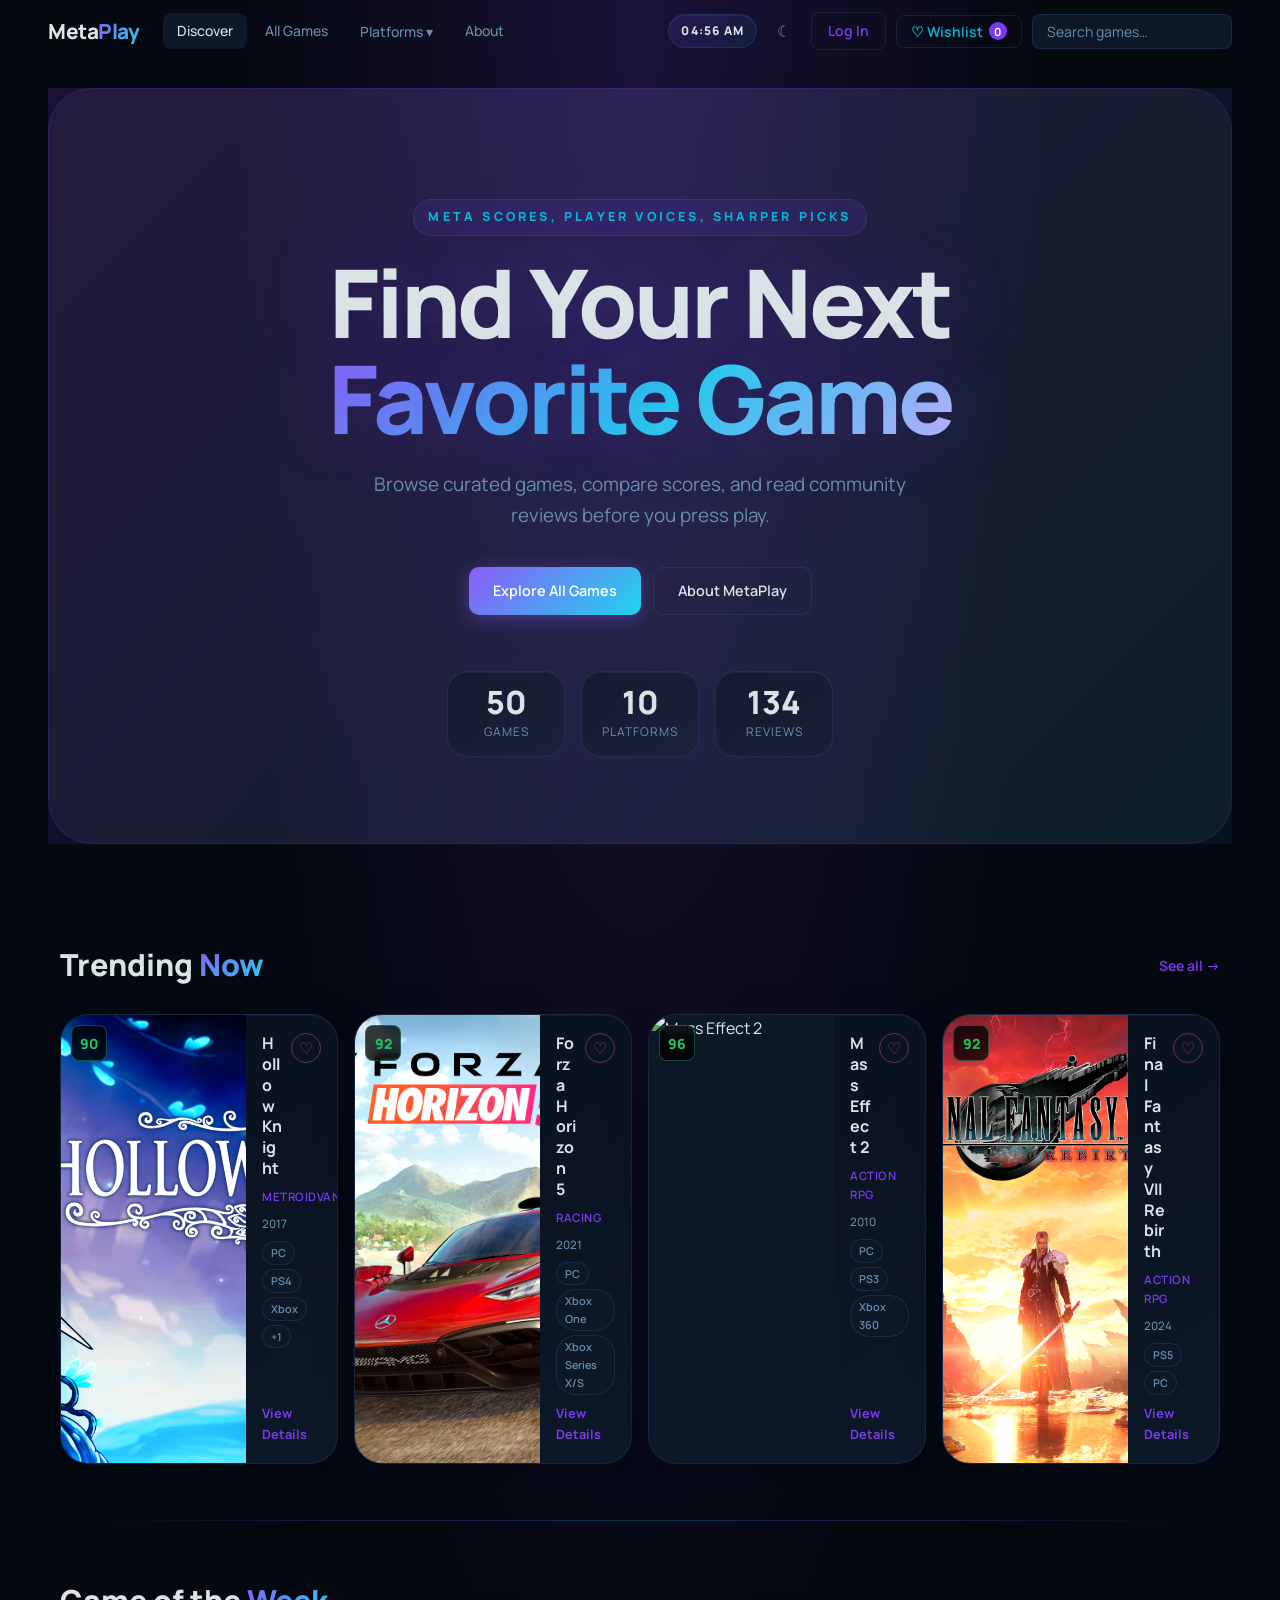
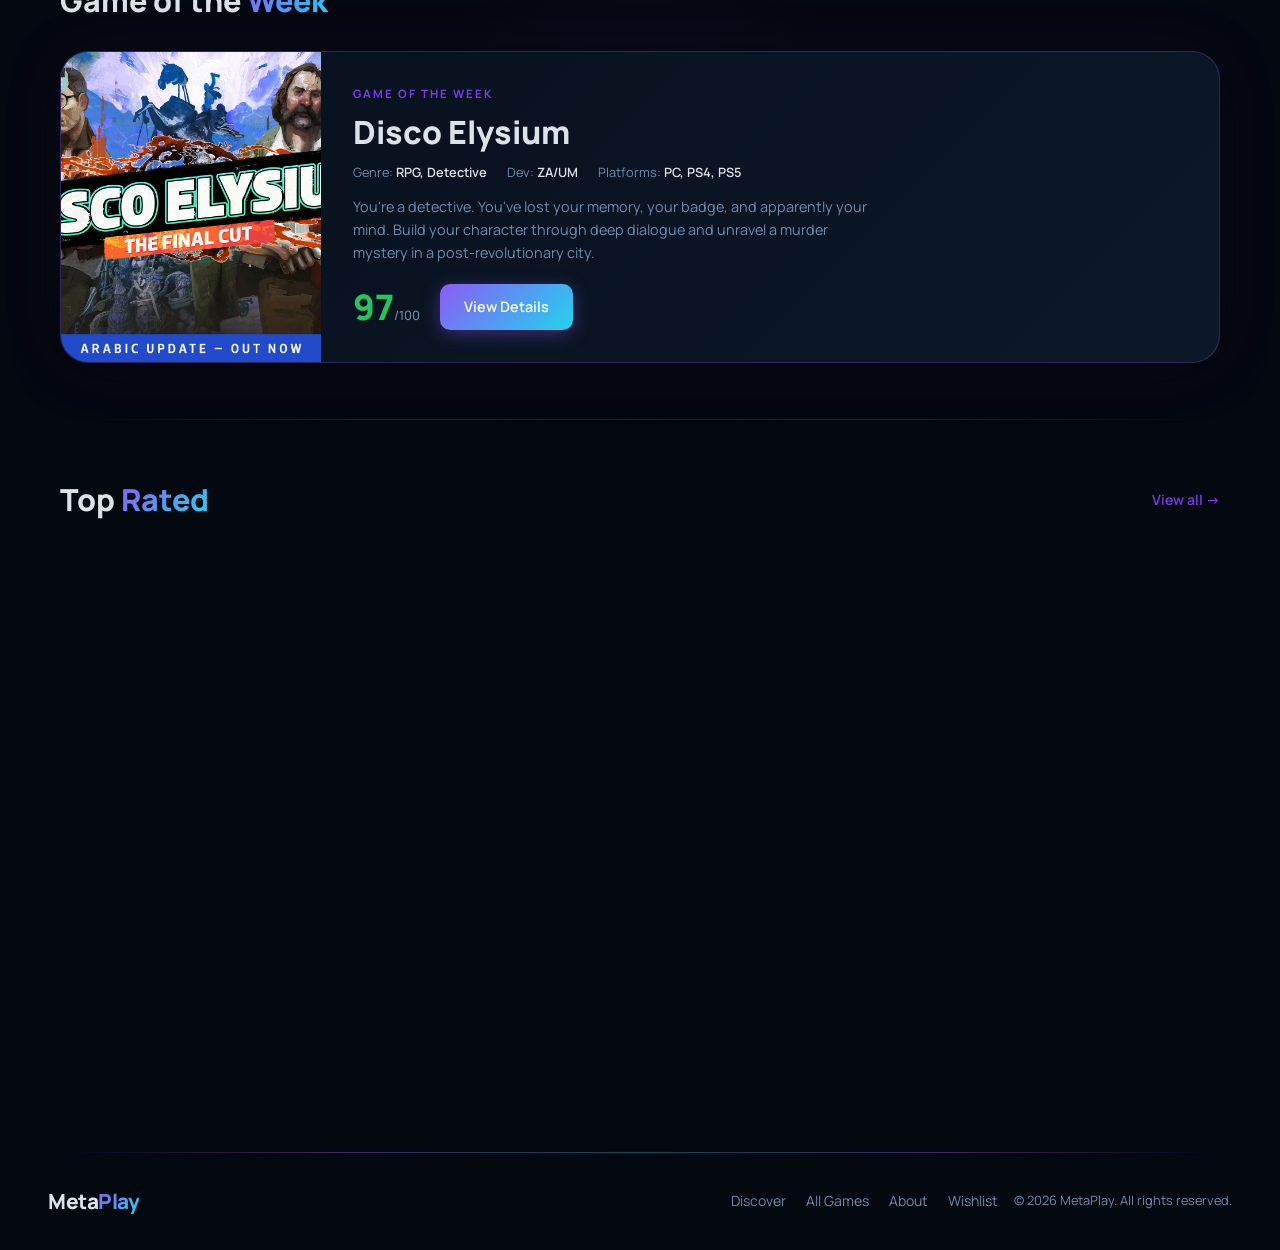
==== index.html @ dd216908 "Initial MetaPlay website Co-Authored-By: Claude Opus 4.7 <noreply@anthropic.com>" ====
<!DOCTYPE html>
<html lang="en" data-theme="dark">
<head>
  <title>MetaPlay - Discover Games Worth Playing</title>
  <meta charset="UTF-8">
  <meta name="viewport" content="width=device-width, initial-scale=1.0">
  <meta name="description" content="Expert reviews and community ratings for every gamer.">
  <link rel="stylesheet" href="css/style.css">
  <link rel="stylesheet" href="css/pages/home.css">
</head>
<body>



<!-- Search: back to top button -->
<button id="back-to-top" aria-label="Back to top">↑</button>

<!-- Search: navbar, top navigation -->
<header class="navbar">
  <a class="nav-logo" href="index.html">Meta<span>Play</span></a>

  <nav class="nav-links">
    <a href="index.html" class="nav-link active">Discover</a>
    <a href="games.html" class="nav-link">All Games</a>

    <!-- Search: platform dropdown menu -->
    <div class="platform-menu">
      <span class="platform-trigger">Platforms ▾</span>
      <div class="platform-dropdown">
        <a href="games.html?platform=PC"            class="platform-item">PC <span class="platform-count" id="pcCount">–</span></a>
        <a href="games.html?platform=PS5"           class="platform-item">PlayStation 5 <span class="platform-count" id="ps5Count">–</span></a>
        <a href="games.html?platform=PS4"           class="platform-item">PlayStation 4 <span class="platform-count" id="ps4Count">–</span></a>
        <a href="games.html?platform=Xbox Series X/S" class="platform-item">Xbox Series X/S <span class="platform-count" id="xboxsCount">–</span></a>
        <a href="games.html?platform=Xbox One"      class="platform-item">Xbox One <span class="platform-count" id="xboxCount">–</span></a>
        <a href="games.html?platform=Switch"        class="platform-item">Switch <span class="platform-count" id="switchCount">–</span></a>
        <div class="platform-divider"></div>
        <a href="games.html" class="platform-item active">All Platforms</a>
      </div>
    </div>

    <a href="about.html" class="nav-link">About</a>
  </nav>

  <div class="nav-right">
    <span class="live-time" id="liveTime">--:--</span>
    <button class="icon-btn" id="themeToggle" title="Toggle theme">☾</button>

    <!-- Search: login link or profile link -->
    <a href="login.html" class="nav-login-link" id="navLoginLink">Log In</a>
    <a href="profile.html" class="nav-profile" id="navProfile" style="display:none">
      <div class="nav-avatar" id="navAvatarImg"></div>
      <span class="nav-username" id="navUsernameText"></span>
    </a>

    <button class="wishlist-btn" id="wishlistBtn">
      ♡ Wishlist <span class="wishlist-count" id="wishlistCount">0</span>
    </button>

    <div class="search-wrap">
      <input class="search-input" id="searchField" type="text" placeholder="Search games…" autocomplete="off">
      <div class="search-suggestions" id="suggestionsBox"></div>
    </div>
  </div>
</header>

<!-- Search: hero section, page intro -->
<section class="hero">
  <p class="hero-eyebrow">Meta scores, player voices, sharper picks</p>
  <h1 class="hero-title">Find Your Next<br><span>Favorite Game</span></h1>
  <p class="hero-desc">Browse curated games, compare scores, and read community reviews before you press play.</p>
  <div class="hero-btns">
    <a href="games.html" class="btn btn-primary">Explore All Games</a>
    <a href="about.html" class="btn btn-ghost">About MetaPlay</a>
  </div>
  <div class="hero-stats">
    <div class="stat"><span class="stat-num" id="heroTotal"></span><span class="stat-label">Games</span></div>
    <div class="stat"><span class="stat-num"></span><span class="stat-label">Platforms</span></div>
    <div class="stat"><span class="stat-num"></span><span class="stat-label">Reviews</span></div>
  </div>
</section>

<!-- Search: trending games section -->
<section class="section" id="trending">
  <div class="section-header">
    <h2 class="section-title">Trending <span>Now</span></h2>
    <a href="games.html" class="section-link">See all →</a>
  </div>
  <div class="game-grid" id="trendingGrid"></div>
</section>

<!-- Search: game of the week section -->
<section class="section" id="game-of-week">
  <div class="section-header">
    <h2 class="section-title">Game of the <span>Week</span></h2>
  </div>
  <div class="gotw-card reveal" id="gotwCard"></div>
</section>

<!-- Search: top rated games section -->
<section class="section" id="top-rated">
  <div class="section-header">
    <h2 class="section-title">Top <span>Rated</span></h2>
    <a href="games.html" class="section-link">View all →</a>
  </div>
  <div class="game-grid" id="topRatedGrid"></div>
</section>

<!-- Search: footer -->
<footer class="footer">
  <a class="nav-logo" href="index.html">Meta<span>Play</span></a>
  <div class="footer-links">
    <a href="index.html">Discover</a>
    <a href="games.html">All Games</a>
    <a href="about.html">About</a>
    <a href="wishlist.html">Wishlist</a>
  </div>
  <span class="footer-copy">© 2026 MetaPlay. All rights reserved.</span>
</footer>

<script type="module" src="js/pages/home.js"></script>
</body>
</html>
---- css/style.css ----
/*
  Main website style file.
  Search keywords: global style, theme colors, navbar, button, game card, footer, responsive mobile.
*/

@import url('https://fonts.googleapis.com/css2?family=Manrope:wght@300;400;500;600;700;800&display=swap');

/* Search: theme variables, colors, spacing, border radius */
:root {
  /* Search: dark theme colors */
  --bg:      #080B16;
  --card:    #101827;
  --card-2:  #172033;
  --accent:  #7C3AED;
  --accent-2:#06B6D4;
  --surface: #A78BFA;
  --text:    #F8FAFC;
  --muted:   #B6C2D4;
  --border:  rgba(124,58,237,.30);

  /* Search: score colors, high score, mid score, low score */
  --high: #22C55E;
  --mid:  #F59E0B;
  --low:  #EF4444;

  /* Search: spacing and rounded corners */
  --r:      16px;
  --r-lg:   28px;
  --t:      .25s ease;
  --shadow: 0 18px 60px rgba(2,6,23,.56);
  --glow:   0 0 34px rgba(124,58,237,.34);

  /* Search: main font */
  --font: 'Manrope', sans-serif;

  /* Search: glass effect, navbar blur */
  --glass-bg:     rgba(8,11,22,.74);
  --glass-border: rgba(124,58,237,.24);
  --glass-blur:   blur(20px) saturate(1.5);
}

/* Search: browser reset */
*, *::before, *::after { box-sizing: border-box; margin: 0; padding: 0; }
html { scroll-behavior: smooth; }

/* Search: body background, dark theme background */
body {
  font-family: var(--font);
  background:
    radial-gradient(ellipse at top, rgba(124,58,237,.18), transparent 45%),
    var(--bg);
  color: var(--text);
  overflow-x: hidden;
  line-height: 1.65;
  -webkit-font-smoothing: antialiased;
}

/* Search: light theme background */
[data-theme="light"] {
  --bg:      #F8F5FF;
  --card:    #FFFFFF;
  --card-2:  #EEE7FF;
  --text:    #111827;
  --muted:   #475569;
  --border:  rgba(124,58,237,.22);
  --shadow:  0 18px 44px rgba(76,29,149,.13);
  --glow:    0 0 28px rgba(6,182,212,.18);
  --glass-bg:     rgba(255,255,255,.88);
  --glass-border: rgba(124,58,237,.22);
}

[data-theme="light"] body {
  background: #F8F5FF;
}

img  { display: block; max-width: 100%; }
a    { text-decoration: none; color: inherit; }
button { cursor: pointer; border: none; background: none; font-family: var(--font); }
input, select, textarea { font-family: var(--font); }

/* Search: smooth transitions */
*, *::before, *::after {
  transition-timing-function: cubic-bezier(0.4, 0, 0.2, 1);
}

/* Search: scroll reveal animation */
.reveal {
  opacity: 0;
  transform: translateY(22px);
  transition: opacity 0.70s cubic-bezier(0.4, 0, 0.2, 1),
              transform 0.70s cubic-bezier(0.4, 0, 0.2, 1);
}
.reveal.revealed { opacity: 1; transform: translateY(0); }

/* Search: back to top button */
#back-to-top {
  position: fixed; bottom: 24px; right: 24px; z-index: 200;
  width: 42px; height: 42px; border-radius: 50%;
  background: linear-gradient(135deg, #8B5CF6, #22D3EE); color: #fff;
  font-size: 1.1rem; display: grid; place-items: center;
  box-shadow: 0 4px 20px rgba(139,92,246,.50);
  opacity: 0; transform: translateY(16px);
  transition: opacity 0.3s ease, transform 0.3s cubic-bezier(0.4, 0, 0.2, 1), box-shadow 0.3s ease;
}
#back-to-top.visible { opacity: 1; transform: translateY(0); }
#back-to-top:hover   { transform: translateY(-3px); box-shadow: 0 10px 30px rgba(139,92,246,.60); }

/* Search: navbar, top navigation, fixed menu */
.navbar {
  position: fixed; top: 0; left: 0; right: 0; z-index: 100;
  height: 62px;
  display: flex; align-items: center; gap: 24px;
  padding: 0 clamp(16px,4vw,48px);
  background: transparent;
  transition: background 0.45s ease, box-shadow 0.45s ease,
              transform 0.4s cubic-bezier(0.4, 0, 0.2, 1);
}
.navbar.scrolled {
  background: var(--glass-bg);
  backdrop-filter: var(--glass-blur);
  -webkit-backdrop-filter: var(--glass-blur);
  border-bottom: 1px solid var(--glass-border);
  box-shadow: 0 4px 28px rgba(0,0,0,.35);
}
[data-theme="light"] .navbar.scrolled {
  background: rgba(220,236,250,.88);
  box-shadow: 0 4px 28px rgba(0,0,0,.10), 0 1px 0 rgba(139,92,246,.18);
}

.nav-logo {
  font-size: 1.3rem; font-weight: 800;
  color: var(--text); letter-spacing: -0.5px; flex-shrink: 0;
}
.nav-logo span, .nav-logo em {
  background: linear-gradient(135deg, #8B5CF6, #22D3EE);
  -webkit-background-clip: text; -webkit-text-fill-color: transparent;
  background-clip: text; font-style: normal;
}

.nav-links { display: flex; align-items: center; gap: 4px; margin-right: auto; }
.nav-link {
  padding: 6px 14px; border-radius: 8px;
  font-size: .875rem; font-weight: 500; color: var(--muted);
  transition: color 0.3s ease, background 0.3s ease;
}
.nav-link:hover, .nav-link.active { color: var(--text); background: var(--card-2); }

/* Search: platform dropdown, platform menu */
.platform-menu { position: relative; }
.platform-trigger {
  padding: 6px 14px; border-radius: 8px;
  font-size: .875rem; font-weight: 500; color: var(--muted);
  cursor: pointer; transition: color 0.3s ease, background 0.3s ease;
  white-space: nowrap;
}
.platform-trigger:hover { color: var(--text); background: var(--card-2); }

.platform-dropdown {
  position: absolute; top: calc(100% + 10px); left: 0;
  min-width: 224px;
  background: var(--glass-bg);
  backdrop-filter: var(--glass-blur);
  -webkit-backdrop-filter: var(--glass-blur);
  border: 1px solid var(--glass-border); border-radius: var(--r);
  padding: 8px; box-shadow: 0 20px 56px rgba(0,0,0,.50);
  opacity: 0; visibility: hidden; transform: translateY(-8px);
  transition: opacity .22s ease, transform .22s ease, visibility .22s ease;
  pointer-events: none;
}
.platform-dropdown.open {
  opacity: 1; visibility: visible;
  transform: translateY(0); pointer-events: all;
}
[data-theme="light"] .platform-dropdown {
  background: rgba(220,236,250,.94);
  box-shadow: 0 16px 48px rgba(0,0,0,.14);
}

.platform-item {
  display: flex; align-items: center; justify-content: space-between;
  padding: 9px 14px; border-radius: 8px;
  font-size: .875rem; color: var(--muted); transition: var(--t);
}
.platform-item:hover { background: var(--card-2); color: var(--text); }
.platform-item.active { color: var(--accent); }
.platform-divider { height: 1px; background: var(--border); margin: 6px 0; }
.platform-count { font-size: .75rem; color: var(--accent); font-weight: 600; }

/* Search: navbar right side, login, profile, wishlist */
.nav-right { display: flex; align-items: center; gap: 10px; margin-left: auto; }
.live-time {
  font-size: .75rem; color: var(--text); font-weight: 800; letter-spacing: 1.2px;
  padding: 6px 12px; border: 1px solid var(--border); border-radius: 999px;
  background: linear-gradient(135deg, rgba(124,58,237,.16), rgba(6,182,212,.10));
  box-shadow: inset 0 1px 0 rgba(255,255,255,.06);
}

.icon-btn {
  width: 34px; height: 34px; border-radius: 8px;
  display: grid; place-items: center;
  font-size: 1rem; color: var(--muted); transition: var(--t);
}
.icon-btn:hover { background: var(--card-2); color: var(--text); }

.wishlist-btn {
  display: flex; align-items: center; gap: 6px;
  padding: 6px 14px; border-radius: 8px;
  font-size: .875rem; font-weight: 600; color: var(--accent-2);
  border: 1px solid var(--border); transition: var(--t);
}
.wishlist-btn:hover { background: var(--card-2); }
.wishlist-count {
  background: var(--accent); color: #fff;
  font-size: .7rem; font-weight: 700;
  width: 18px; height: 18px; border-radius: 50%;
  display: grid; place-items: center;
}

.nav-login-link {
  padding: 6px 16px; border-radius: 8px;
  font-size: .875rem; font-weight: 600;
  color: var(--accent); border: 1px solid var(--border); transition: var(--t);
}
.nav-login-link:hover { background: var(--card-2); }

.nav-profile {
  display: flex; align-items: center; gap: 8px;
  padding: 4px 12px 4px 4px; border-radius: 24px;
  border: 1px solid var(--border);
  cursor: pointer; transition: var(--t); text-decoration: none;
}
.nav-profile:hover { background: var(--card-2); }
.nav-avatar {
  width: 30px; height: 30px; border-radius: 50%;
  background: var(--accent); color: #fff;
  font-size: .8rem; font-weight: 700;
  display: grid; place-items: center;
  background-size: cover; background-position: center; flex-shrink: 0;
}
.nav-username { font-size: .8rem; font-weight: 600; color: var(--text); }

/* Search: navbar search, search suggestions */
.search-wrap { position: relative; }
.search-input {
  width: 200px; padding: 7px 14px;
  border-radius: 8px; border: 1px solid var(--border);
  background: var(--card-2); color: var(--text);
  font-size: .875rem; outline: none; transition: var(--t);
}
.search-input:focus { border-color: var(--accent); width: 240px; }
.search-input::placeholder { color: var(--muted); }

.search-suggestions {
  position: absolute; top: calc(100% + 6px); right: 0;
  width: 300px;
  background: var(--glass-bg);
  backdrop-filter: var(--glass-blur);
  -webkit-backdrop-filter: var(--glass-blur);
  border: 1px solid var(--glass-border); border-radius: var(--r);
  box-shadow: var(--shadow); display: none; z-index: 50;
}
.search-suggestions.show { display: block; }
[data-theme="light"] .search-suggestions { background: rgba(220,236,250,.96); }

.suggestion-item {
  display: flex; align-items: center; gap: 10px;
  padding: 10px 14px; cursor: pointer;
  font-size: .875rem; transition: var(--t);
}
.suggestion-item:hover { background: var(--card-2); }
.suggestion-item img { width: 36px; height: 36px; border-radius: 6px; object-fit: cover; }
.suggestion-all { color: var(--accent); font-weight: 500; }

/* Search: button styles, primary button, ghost button */
.btn {
  display: inline-flex; align-items: center; gap: 6px;
  padding: 11px 24px; border-radius: 10px;
  font-size: .9rem; font-weight: 600; cursor: pointer; border: none;
  transition: filter 0.3s ease, transform 0.3s cubic-bezier(0.4, 0, 0.2, 1), box-shadow 0.3s ease;
}
.btn-primary {
  background: linear-gradient(135deg, #8B5CF6, #22D3EE);
  color: #fff;
  box-shadow: 0 4px 18px rgba(139,92,246,.38);
}
.btn-primary:hover {
  filter: brightness(1.12);
  transform: translateY(-3px);
  box-shadow: 0 10px 28px rgba(139,92,246,.50);
}
.btn-ghost { border: 1px solid var(--border); color: var(--text); background: transparent; }
.btn-ghost:hover { background: var(--card-2); transform: translateY(-1px); }
.btn-danger { background: var(--low); color: #fff; }
.btn-danger:hover { filter: brightness(1.1); }

/* Search: page section spacing */
.section { padding: 56px clamp(24px,5vw,60px); position: relative; }

/* Search: section divider */
.section + .section::before {
  content: '';
  position: absolute; top: 0; left: 6%; right: 6%; height: 1px;
  background: linear-gradient(90deg, transparent, rgba(139,92,246,.22), rgba(34,211,238,.18), rgba(139,92,246,.22), transparent);
}
[data-theme="light"] .section + .section::before {
  background: linear-gradient(90deg, transparent, rgba(139,92,246,.28), rgba(34,211,238,.22), rgba(139,92,246,.28), transparent);
}

.section-header {
  display: flex; align-items: center; justify-content: space-between; margin-bottom: 24px;
}
.section-title { font-size: clamp(1.4rem,3vw,1.9rem); font-weight: 800; color: var(--text); }
.section-title span {
  background: linear-gradient(135deg, #8B5CF6, #22D3EE);
  -webkit-background-clip: text; -webkit-text-fill-color: transparent; background-clip: text;
}
.section-link { font-size: .875rem; font-weight: 600; color: var(--accent); transition: var(--t); }
.section-link:hover { color: var(--accent-2); }

/* Search: game grid layout */
.game-grid        { display: grid; grid-template-columns: repeat(4,1fr); gap: 16px; }
.game-grid-padded { padding: 0 clamp(24px,5vw,64px) 48px; }

/* Search: game card, cover image, score badge, wishlist heart */
.game-card {
  display: flex;
  background: linear-gradient(145deg, var(--card) 0%, var(--card-2) 100%);
  border: 1px solid var(--border);
  border-radius: var(--r-lg); overflow: hidden;
  transition: transform 0.38s cubic-bezier(0.4, 0, 0.2, 1),
              box-shadow 0.38s cubic-bezier(0.4, 0, 0.2, 1),
              border-color 0.38s ease;
  min-height: 150px;
  box-shadow: 0 14px 40px rgba(2,6,23,.28), inset 0 1px 0 rgba(255,255,255,.04);
}
.game-card:hover {
  transform: translateY(-6px);
  border-color: rgba(139,92,246,.40);
  box-shadow: 0 24px 64px rgba(0,0,0,.55),
              0 0 0 1px rgba(139,92,246,.22),
              0 0 48px rgba(139,92,246,.09);
}
[data-theme="light"] .game-card {
  background: linear-gradient(145deg, rgba(240,248,255,.96) 0%, rgba(225,238,252,.92) 100%);
  border-color: rgba(139,92,246,.18);
  box-shadow: 0 2px 14px rgba(139,92,246,.08);
}
[data-theme="light"] .game-card:hover {
  border-color: rgba(139,92,246,.35);
  box-shadow: 0 14px 40px rgba(139,92,246,.16), 0 0 0 1px rgba(139,92,246,.16);
}

.card-cover-link { display: block; flex-shrink: 0; width: 185px; align-self: stretch; background: var(--card-2); }
.card-cover      { width: 100%; height: 100%; min-height: 150px; }
.card-cover img  { width: 100%; height: 100%; min-height: 150px; object-fit: cover; display: block; filter: saturate(1.08) contrast(1.03); }
.card-score {
  position: absolute; top: 10px; left: 10px;
  width: 36px; height: 36px; border-radius: 8px;
  display: grid; place-items: center;
  font-size: .875rem; font-weight: 800;
  background: rgba(0,0,0,.78); backdrop-filter: blur(6px);
}
.card-score.high { color: var(--high); border: 1px solid rgba(78,204,163,.32); }
.card-score.mid  { color: var(--mid);  border: 1px solid rgba(232,184,75,.32); }
.card-score.low  { color: var(--low);  border: 1px solid rgba(224,92,92,.32); }

.card-body {
  flex: 1; min-width: 0; padding: 18px 16px;
  display: flex; flex-direction: column; gap: 8px; overflow: hidden;
}
.card-top { display: flex; align-items: flex-start; justify-content: space-between; gap: 8px; }
.card-title { font-size: 1rem; font-weight: 700; color: var(--text); line-height: 1.3; overflow-wrap: break-word; word-break: break-word; }
.card-title a { color: inherit; }
.card-title a:hover { color: var(--accent-2); }

.wishlist-toggle {
  font-size: 1rem; flex-shrink: 0;
  width: 30px; height: 30px; border-radius: 50%;
  display: grid; place-items: center; background: transparent;
  border: 1.5px solid rgba(224,92,92,.45); color: rgba(224,92,92,.65);
  transition: background 0.3s ease, border-color 0.3s ease,
              color 0.3s ease, transform 0.3s ease, box-shadow 0.3s ease;
}
.wishlist-toggle:hover {
  background: rgba(224,92,92,.12);
  border-color: #e05c5c; color: #e05c5c;
  transform: scale(1.14);
  box-shadow: 0 0 14px rgba(224,92,92,.28);
}
.wishlist-toggle.active {
  background: rgba(224,92,92,.18);
  border-color: #e05c5c; color: #e05c5c;
  box-shadow: 0 0 12px rgba(224,92,92,.22);
}

.card-meta { display: flex; gap: 8px; align-items: center; flex-wrap: wrap; }
.card-genre { font-size: .72rem; color: var(--accent); font-weight: 600; text-transform: uppercase; letter-spacing: .5px; }
.card-year  { font-size: .72rem; color: var(--muted); font-weight: 500; }

.card-platforms { display: flex; flex-wrap: wrap; gap: 4px; }
.ptag {
  padding: 2px 8px; border-radius: 20px;
  font-size: .68rem; font-weight: 600; color: var(--muted);
  background: var(--card-2); border: 1px solid var(--border);
}
.card-cta {
  margin-top: auto; display: inline-flex; align-items: center; gap: 4px;
  font-size: .8rem; font-weight: 700; color: var(--accent); transition: var(--t);
}
.card-cta:hover { color: var(--accent-2); gap: 8px; }

/* Search: skeleton card loading */
.skeleton-card { display: flex; background: var(--card); border: 1px solid var(--border); border-radius: var(--r-lg); overflow: hidden; }
.skeleton      { background: var(--card-2); border-radius: 6px; }
.skeleton-card .sk-cover   { width: 130px; min-height: 160px; border-radius: 0; }
.skeleton-card .sk-body    { flex: 1; padding: 18px 16px; display: flex; flex-direction: column; gap: 10px; }
.skeleton-card .sk-line    { height: 14px; width: 85%; }
.skeleton-card .sk-line.short   { width: 60%; height: 12px; }
.skeleton-card .sk-line.shorter { width: 40%; height: 12px; }
@keyframes pulse { 0%,100% { opacity: .45; } 50% { opacity: 1; } }
.skeleton { animation: pulse 1.5s ease infinite; }

/* Search: empty state, no results */
.empty-state {
  display: flex; flex-direction: column;
  align-items: center; justify-content: center;
  text-align: center;
  padding: 72px 32px;
  width: 100%; max-width: 420px;
  margin: 0 auto;
}
.empty-icon {
  font-size: 2.4rem;
  width: 80px; height: 80px; border-radius: 50%;
  display: grid; place-items: center;
  margin-bottom: 24px;
  background: radial-gradient(circle, rgba(139,92,246,.18) 0%, rgba(139,92,246,.06) 60%, transparent 100%);
  border: 1px solid rgba(139,92,246,.22);
  box-shadow: 0 0 32px rgba(139,92,246,.15), inset 0 0 20px rgba(139,92,246,.07);
  transition: transform 0.38s ease, box-shadow 0.38s ease;
}
.empty-state:hover .empty-icon {
  transform: translateY(-4px);
  box-shadow: 0 0 44px rgba(139,92,246,.24), inset 0 0 22px rgba(139,92,246,.09);
}
[data-theme="light"] .empty-icon {
  background: radial-gradient(circle, rgba(139,92,246,.14) 0%, rgba(139,92,246,.04) 60%, transparent 100%);
  border-color: rgba(139,92,246,.26);
}
.empty-title { font-size: 1.55rem; font-weight: 800; color: var(--text); margin-bottom: 10px; letter-spacing: -.3px; line-height: 1.2; }
.empty-text  { font-size: .925rem; color: var(--muted); line-height: 1.65; max-width: 280px; margin-bottom: 28px; }
.empty-state .btn { padding: 12px 28px; font-size: .9rem; }

/* Search: footer */
.footer {
  display: flex; align-items: center; flex-wrap: wrap;
  gap: 16px; padding: 32px clamp(16px,4vw,48px);
  border-top: none; position: relative;
}
.footer::before {
  content: '';
  position: absolute; top: 0; left: 5%; right: 5%; height: 1px;
  background: linear-gradient(90deg, transparent, rgba(139,92,246,.42), rgba(34,211,238,.32), rgba(139,92,246,.42), transparent);
}
[data-theme="light"] .footer::before {
  background: linear-gradient(90deg, transparent, rgba(139,92,246,.35), rgba(34,211,238,.28), rgba(139,92,246,.35), transparent);
}
.footer-links { display: flex; gap: 20px; margin-left: auto; }
.footer-links a { font-size: .875rem; color: var(--muted); transition: var(--t); }
.footer-links a:hover { color: var(--text); }
.footer-copy { font-size: .8rem; color: var(--muted); }

/* Search: utility classes */
/* Search: gradient text */
.gradient-text {
  background: linear-gradient(135deg, #8B5CF6 0%, #22D3EE 55%, #C4B5FD 100%);
  -webkit-background-clip: text; -webkit-text-fill-color: transparent; background-clip: text;
}

/* Search: custom scrollbar */
::-webkit-scrollbar       { width: 5px; height: 5px; }
::-webkit-scrollbar-track { background: var(--bg); }
::-webkit-scrollbar-thumb { background: rgba(139,92,246,.38); border-radius: 10px; }
::-webkit-scrollbar-thumb:hover { background: rgba(139,92,246,.62); }
* { scrollbar-width: thin; scrollbar-color: rgba(139,92,246,.38) var(--bg); }

/* Search: responsive layout, mobile layout, tablet layout */
@media (max-width: 1100px) {
  .about-grid { grid-template-columns: repeat(3,1fr); }
}
@media (max-width: 900px) {
  .two-col { grid-template-columns: 1fr; padding: 28px 20px 60px; }
  .card-cover-link { width: 145px; }
  .gotw-card { flex-direction: column; }
  .gotw-cover { width: 100%; height: 220px; }
  .related-grid { grid-template-columns: repeat(2,1fr); }
  .game-grid { grid-template-columns: repeat(2,1fr); }
}
@media (max-width: 700px) {
  .about-grid { grid-template-columns: repeat(2,1fr); }
  .about-bottom-grid { grid-template-columns: 1fr; }
}
@media (max-width: 640px) {
  .game-grid { grid-template-columns: 1fr; }
  .card-cover-link { width: 110px; }
  .nav-links { display: none; }
  .search-input { width: 140px; }
  .search-input:focus { width: 170px; }
  .hero-stats { gap: 28px; }
  .gotw-info { padding: 20px; }
  .two-col { padding: 20px; }
  .navbar { gap: 12px; }
  .live-time { display: none; }
  .list-thumb { width: 80px; height: 50px; }
  .list-btn { display: none; }
  #wishlistGrid.game-grid { grid-template-columns: 1fr; }
}
---- css/pages/home.css ----
/*
  Home page styles.
  Search keywords: home page, hero section, hero stats, game of the week, top rated.
*/

/* Search: hero section, homepage banner */
.hero {
  min-height: 84vh;
  margin: 88px clamp(16px,4vw,48px) 40px;
  display: flex; flex-direction: column;
  align-items: center; justify-content: center;
  text-align: center; padding: 96px 24px 72px;
  background: linear-gradient(135deg, rgba(124,58,237,.18), rgba(6,182,212,.08));
  position: relative; overflow: hidden;
}
.hero::before {
  content: '';
  position: absolute; inset: 0;
  border: 1px solid rgba(124,58,237,.18);
  border-radius: 44px;
  background: rgba(255,255,255,.04);
  box-shadow: 0 18px 48px rgba(2,6,23,.24);
  pointer-events: none;
}

[data-theme="light"] .hero {
  background: linear-gradient(135deg, rgba(124,58,237,.10), rgba(6,182,212,.10));
}
[data-theme="light"] .hero::before {
  background: rgba(255,255,255,.55);
  box-shadow: 0 18px 42px rgba(76,29,149,.12);
}

.hero > * { position: relative; z-index: 1; }

.hero-eyebrow {
  font-size: .78rem; font-weight: 800; color: var(--accent-2);
  letter-spacing: 3.2px; text-transform: uppercase;
  margin-bottom: 18px; animation: slideUp .6s ease forwards;
  padding: 7px 14px; border: 1px solid var(--border); border-radius: 999px;
  background: rgba(124,58,237,.12);
}
.hero-title {
  font-size: clamp(3.1rem,7.4vw,6.3rem);
  font-weight: 800; line-height: 1.02; letter-spacing: -3px;
  color: var(--text); margin-bottom: 22px;
  animation: slideUp .6s ease .1s both;
  text-shadow: 0 0 70px rgba(124,58,237,.30);
}
.hero-title span {
  background: linear-gradient(135deg, #8B5CF6 0%, #22D3EE 55%, #C4B5FD 100%);
  -webkit-background-clip: text; -webkit-text-fill-color: transparent; background-clip: text;
}
.hero-desc {
  font-size: clamp(1rem,2vw,1.18rem); color: var(--muted);
  max-width: 600px; margin-bottom: 36px;
  animation: slideUp .6s ease .2s both;
}
.hero-btns {
  display: flex; gap: 12px; flex-wrap: wrap; justify-content: center;
  margin-bottom: 56px; animation: slideUp .6s ease .3s both;
}
.hero-stats { display: flex; gap: 16px; flex-wrap: wrap; justify-content: center; animation: slideUp .6s ease .4s both; }
.stat {
  min-width: 118px; display: flex; flex-direction: column; align-items: center;
  padding: 14px 18px; border: 1px solid var(--border); border-radius: 20px;
  background: linear-gradient(145deg, rgba(16,24,39,.70), rgba(23,32,51,.52));
  box-shadow: inset 0 1px 0 rgba(255,255,255,.05);
}
[data-theme="light"] .stat { background: rgba(255,255,255,.72); box-shadow: 0 10px 28px rgba(76,29,149,.10); }
.stat-num   { font-size: 2rem; font-weight: 800; color: var(--text); line-height: 1; }
.stat-label { font-size: .75rem; color: var(--muted); text-transform: uppercase; letter-spacing: 1px; margin-top: 4px; }

/* Search: game of the week card */
.gotw-card {
  display: flex; gap: 32px;
  background: linear-gradient(135deg, var(--card) 0%, var(--card-2) 100%);
  border: 1px solid rgba(139,92,246,.28);
  border-radius: var(--r-lg); overflow: hidden;
  box-shadow: 0 8px 48px rgba(0,0,0,.42), 0 0 70px rgba(139,92,246,.07);
}
[data-theme="light"] .gotw-card {
  background: linear-gradient(135deg, rgba(240,248,255,.97) 0%, rgba(222,234,250,.95) 100%);
  box-shadow: 0 8px 40px rgba(139,92,246,.12);
}
.gotw-cover      { flex-shrink: 0; width: 260px; }
.gotw-cover img  { width: 100%; height: 100%; object-fit: cover; }
.gotw-info       { padding: 32px 32px 32px 0; display: flex; flex-direction: column; gap: 12px; }
.gotw-badge      { font-size: .72rem; font-weight: 700; color: var(--accent); letter-spacing: 2px; text-transform: uppercase; }
.gotw-title      { font-size: clamp(1.4rem,3vw,2rem); font-weight: 800; color: var(--text); line-height: 1.1; }
.gotw-meta       { display: flex; flex-wrap: wrap; gap: 8px 20px; }
.gotw-meta-item  { font-size: .8rem; color: var(--muted); }
.gotw-meta-item span { color: var(--text); font-weight: 600; }
.gotw-desc       { font-size: .9rem; color: var(--muted); line-height: 1.6; max-width: 520px; }
.gotw-actions    { display: flex; align-items: center; gap: 20px; margin-top: 8px; }
.gotw-score      { font-size: 2.2rem; font-weight: 800; line-height: 1; }
.gotw-score small { font-size: .8rem; color: var(--muted); font-weight: 500; }

/* Search: score color helpers */
.high { color: var(--high); }
.mid  { color: var(--mid); }
.low  { color: var(--low); }
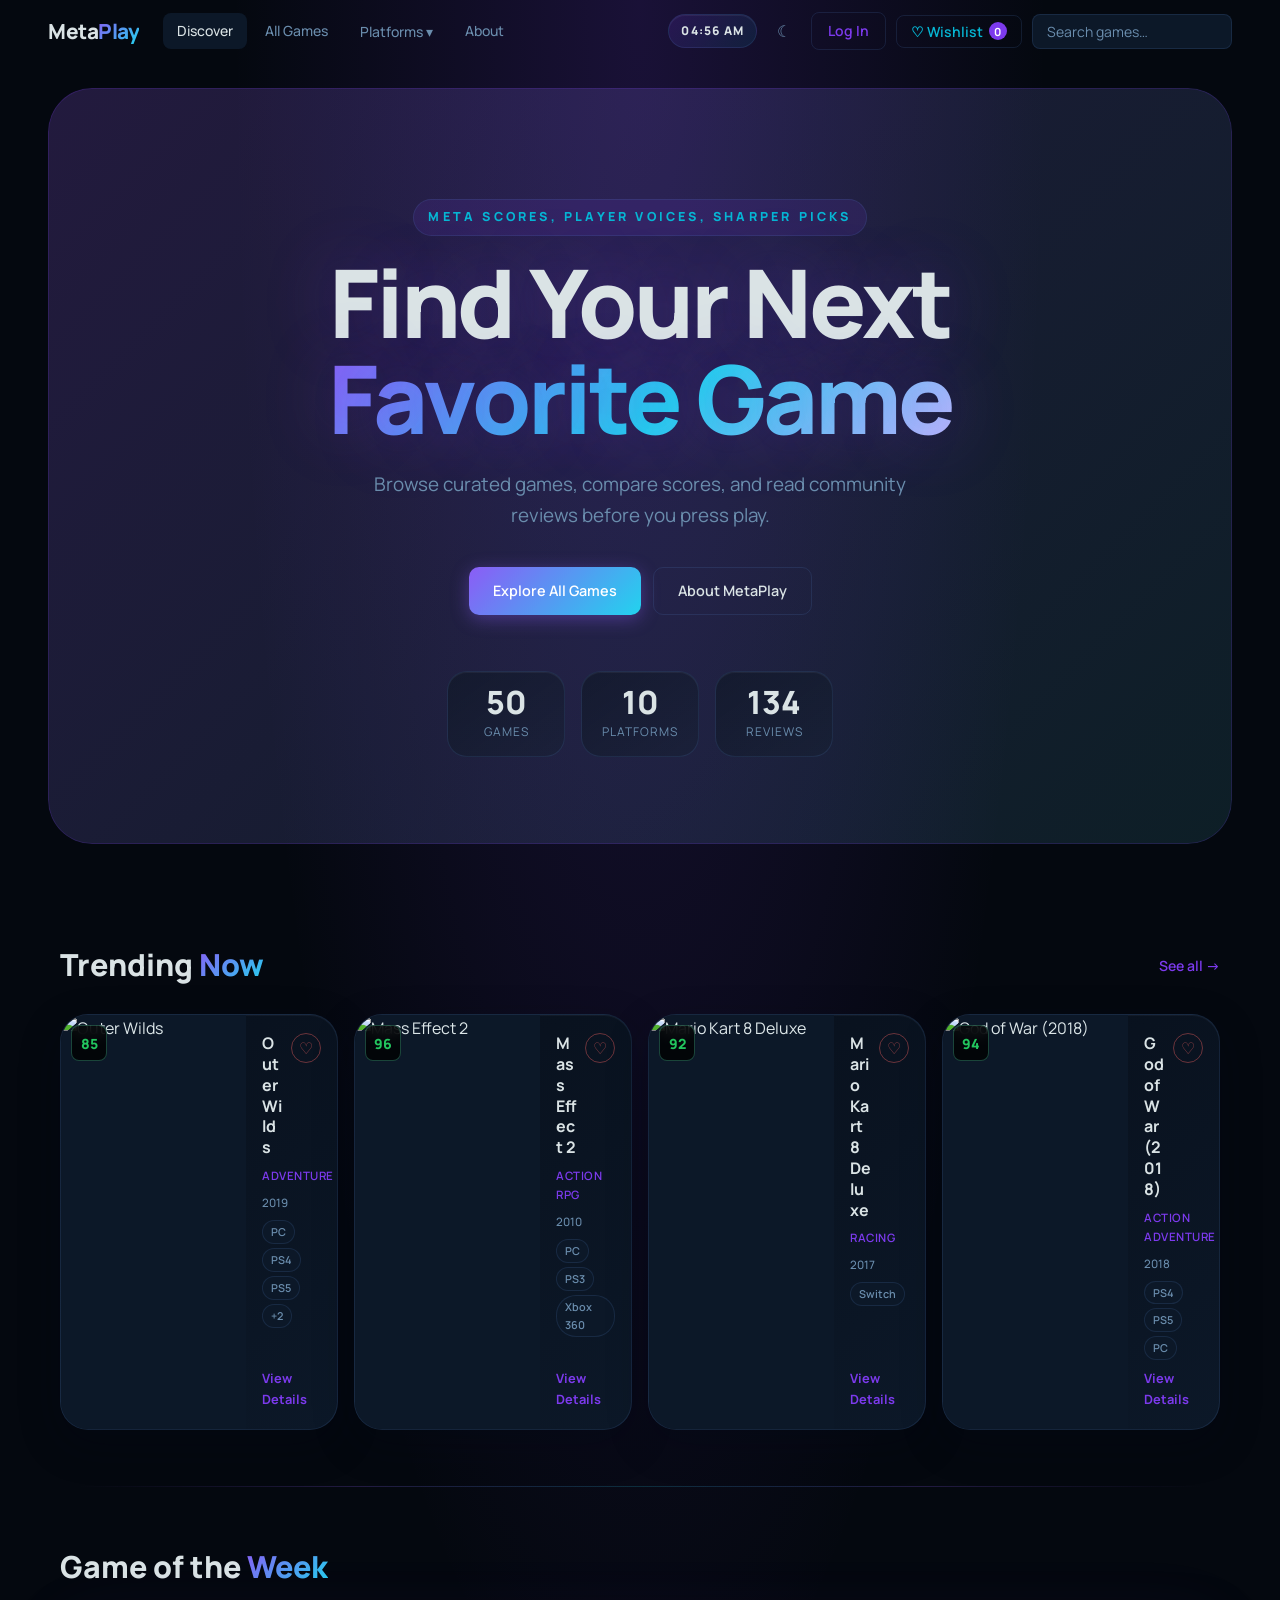
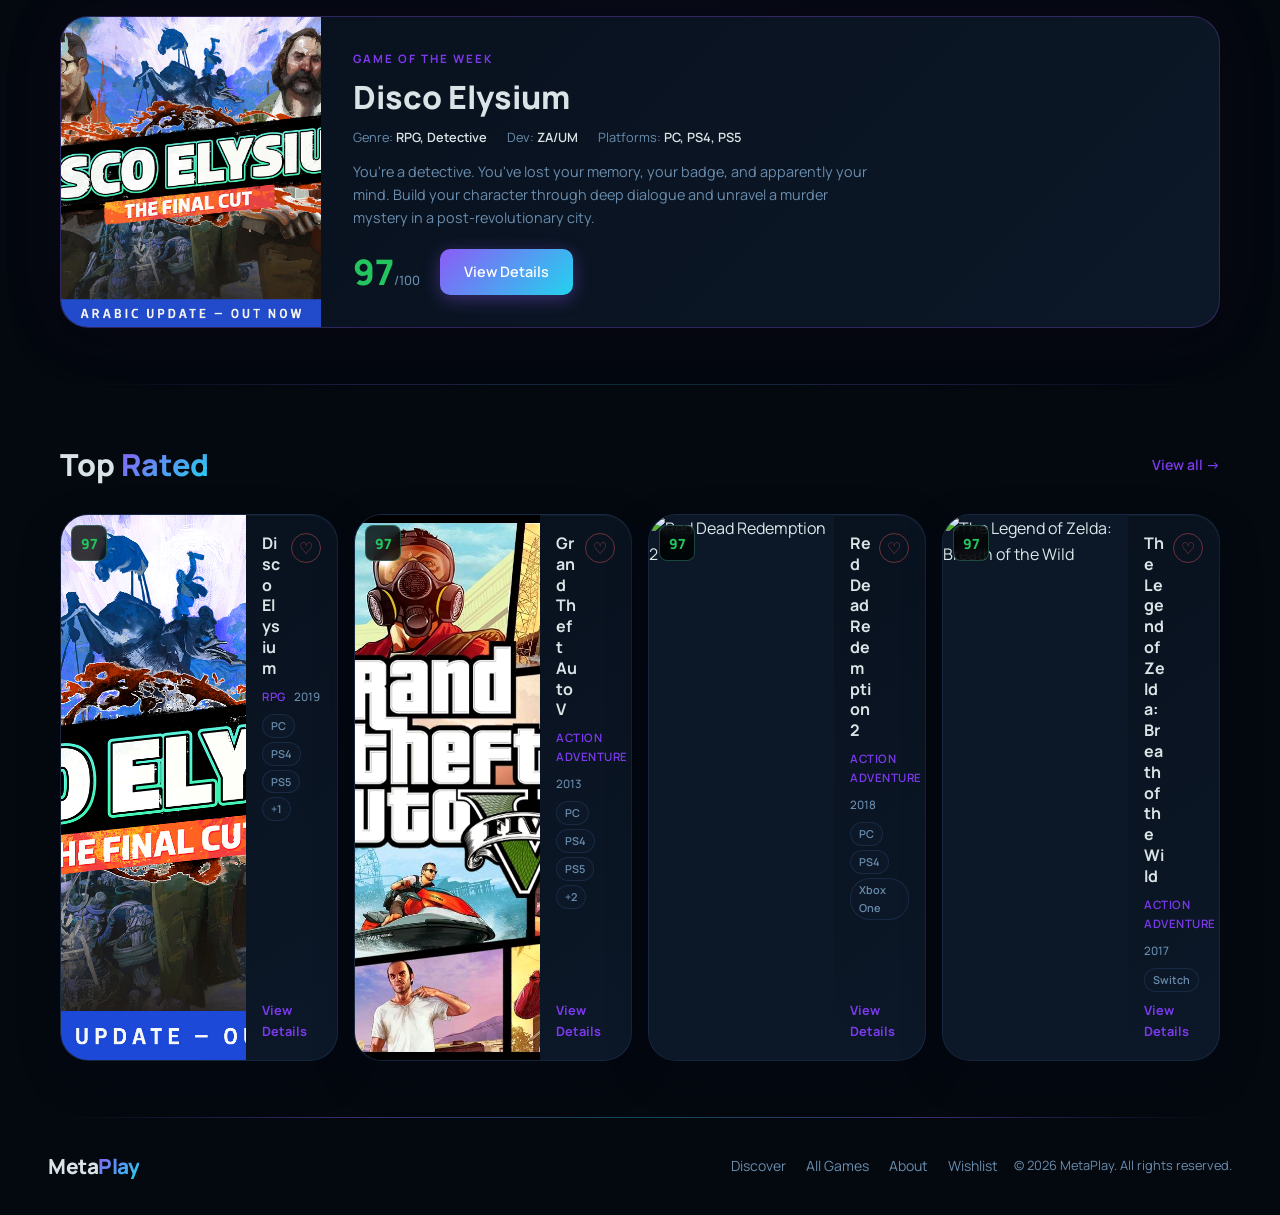
==== commit a16e83d5: "Normalize navbar across pages" ====
--- a/index.html
+++ b/index.html
@@ -18,44 +18,35 @@
 <!-- Search: navbar, top navigation -->
 <header class="navbar">
   <a class="nav-logo" href="index.html">Meta<span>Play</span></a>
-
   <nav class="nav-links">
     <a href="index.html" class="nav-link active">Discover</a>
     <a href="games.html" class="nav-link">All Games</a>
-
-    <!-- Search: platform dropdown menu -->
     <div class="platform-menu">
       <span class="platform-trigger">Platforms ▾</span>
       <div class="platform-dropdown">
-        <a href="games.html?platform=PC"            class="platform-item">PC <span class="platform-count" id="pcCount">–</span></a>
-        <a href="games.html?platform=PS5"           class="platform-item">PlayStation 5 <span class="platform-count" id="ps5Count">–</span></a>
-        <a href="games.html?platform=PS4"           class="platform-item">PlayStation 4 <span class="platform-count" id="ps4Count">–</span></a>
-        <a href="games.html?platform=Xbox Series X/S" class="platform-item">Xbox Series X/S <span class="platform-count" id="xboxsCount">–</span></a>
-        <a href="games.html?platform=Xbox One"      class="platform-item">Xbox One <span class="platform-count" id="xboxCount">–</span></a>
-        <a href="games.html?platform=Switch"        class="platform-item">Switch <span class="platform-count" id="switchCount">–</span></a>
+        <a href="games.html?platform=PC"            class="platform-item">PC</a>
+        <a href="games.html?platform=PS5"           class="platform-item">PlayStation 5</a>
+        <a href="games.html?platform=PS4"           class="platform-item">PlayStation 4</a>
+        <a href="games.html?platform=Xbox Series X/S" class="platform-item">Xbox Series X/S</a>
+        <a href="games.html?platform=Xbox One"      class="platform-item">Xbox One</a>
+        <a href="games.html?platform=Switch"        class="platform-item">Switch</a>
         <div class="platform-divider"></div>
-        <a href="games.html" class="platform-item active">All Platforms</a>
+        <a href="games.html" class="platform-item">All Platforms</a>
       </div>
     </div>
-
     <a href="about.html" class="nav-link">About</a>
   </nav>
-
   <div class="nav-right">
     <span class="live-time" id="liveTime">--:--</span>
-    <button class="icon-btn" id="themeToggle" title="Toggle theme">☾</button>
-
-    <!-- Search: login link or profile link -->
+    <button class="icon-btn" id="themeToggle">☾</button>
     <a href="login.html" class="nav-login-link" id="navLoginLink">Log In</a>
     <a href="profile.html" class="nav-profile" id="navProfile" style="display:none">
       <div class="nav-avatar" id="navAvatarImg"></div>
       <span class="nav-username" id="navUsernameText"></span>
     </a>
-
     <button class="wishlist-btn" id="wishlistBtn">
       ♡ Wishlist <span class="wishlist-count" id="wishlistCount">0</span>
     </button>
-
     <div class="search-wrap">
       <input class="search-input" id="searchField" type="text" placeholder="Search games…" autocomplete="off">
       <div class="search-suggestions" id="suggestionsBox"></div>
--- a/css/pages/home.css
+++ b/css/pages/home.css
@@ -11,6 +11,7 @@
   align-items: center; justify-content: center;
   text-align: center; padding: 96px 24px 72px;
   background: linear-gradient(135deg, rgba(124,58,237,.18), rgba(6,182,212,.08));
+  border-radius: 44px;
   position: relative; overflow: hidden;
 }
 .hero::before {
